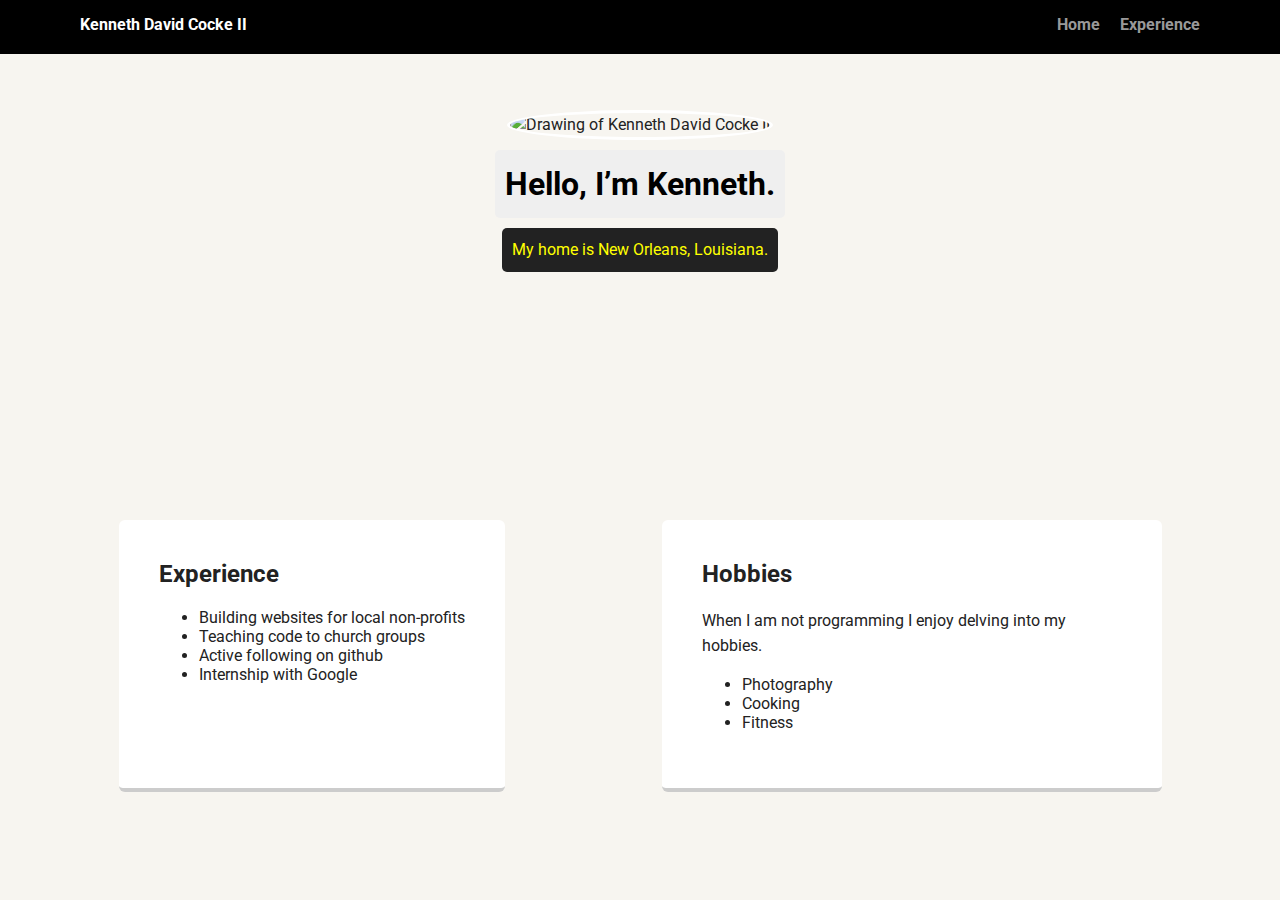
==== experience.html @ ad246cbf "Add files via upload" ====
<!doctype html>
<html lang="en">
<head>
  <meta charset="utf-8">
  <title>Kenneth David Cocke II's Experience</title>
  <meta name="viewport" content="width=device-width, initial-scale=1.0">
  <link rel="stylesheet" href="styles.css">
  <link href="https://fonts.googleapis.com/css?family=Muli%7CRoboto:400,300,500,700,900" rel="stylesheet"></head>
  <body>

    <div class="main-nav">
        <ul class="nav">
          <li class="name">Kenneth David Cocke II</li>
          <li><a href="index.html">Home</a></li>
          <li><a href="experience.html">Experience</a></li>
        </ul>
    </div>

    <header>
      <img src="images/me.jpg" alt="Drawing of Kenneth David Cocke II" class="profile-image">
      <h1 class="tag name">Hello, I’m Kenneth.</h1>
      <p class="tag location">My home is New Orleans, Louisiana.</p>
    </header>

    <main class="flex">
      <div class="card">
        <h2>Experience</h2>
            <ul>
                <li>Building websites for local non-profits</li>
                <li>Teaching code to church groups</li>
                <li>Active following on github</li>
                <li>Internship with Google </li>
            </ul>
      </div> 

      <div class="card">
            <h2>Hobbies</h2>
            <p>When I am not programming I enjoy delving into my hobbies.</p>
            <ul>
              <li>Photography</li>
              <li>Cooking</li>
              <li>Fitness</li>
            </ul>
          </div>
---- styles.css ----
/* Global Layout Set-up */
* { 
  box-sizing: border-box;
}
  
body {
  margin: 0;
  padding: 0;
  text-align: center;
  font-family: 'Roboto', sans-serif;
  color: #222;
  background: #f7f5f0;
}
/* Link Styles */

a {
  text-decoration: none;
  color: #999;
}
a:hover {
  color: #6633ff;
}

/* Section Styles */

.main-nav {
  width: 100%;
  background: black;
  min-height: 30px;
  padding: 10px;
  position: fixed;
  text-align: center;
}
.nav {
  display: flex;
  justify-content: space-around;
  font-weight: 700;
  list-style-type: none;
  margin: 0 auto;
  padding: 0;
}

.nav .name {
    display: block;
    margin-right: auto;
    color: white;
}
.nav li {
  padding: 5px 10px 10px 10px;
}
.nav a {
  transition: all .5s;
}
.nav a:hover {
  color: white
}


header {
  text-align: center;
  background: url('images/neworleans.jpg') no-repeat top center ;
  background-size: cover;
  overflow: hidden;
  padding-top: 60px;
}
header {
  line-height: 1.5;
}
header .profile-image {
  margin-top: 50px;
  width: 150px;
  height: 150px;
  border-radius: 50%;
  border: 3px solid white;
  transition: all .5s;
}
header .profile-image:hover {
  transform: scale(1.2) rotate(5deg);
}
.tag {
  background-color: #efefef;
  color: black;
  padding: 10px;
  border-radius: 5px;
  display: table;
  margin: 10px auto;
} 
.location {
  background-color: #222;
  color: yellow;
}
.card {
  margin: 30px;
  padding: 20px 40px 40px;
  max-width: 500px;
  text-align: left;
  background: #fff;
  border-bottom: 4px solid #ccc;
  border-radius: 6px;
  transition: all .5s;
}
.card:hover {
  border-color: #ff99ff;
}

ul.skills {
  padding: 0;
  text-align: center;
}

.skills li {
  border-radius: 6px;
  display: inline-block;
  background: #ff9904;
  color: white;
  padding: 5px 10px;
  margin: 2px;
}

.skills li:nth-child(odd) {
  background: #0399ff;
}

footer {
  width: 100%;
  min-height: 30px;
  padding: 20px 0 40px 20px;
}

footer .copyright {
  top: -8px;
  font-size: .75em;
}

footer ul {
  list-style-type: none;
  margin: 0;
  padding: 0;
}

footer ul li {
  display: inline-block;
}

a.social {
  display: inline-block;
  text-indent: -9999px;
  margin-left: 5px;
  width: 30px;
  height: 30px;
  background-size: 30px 30px;
  opacity: .4;
  transition: all .5s;
}
a.twitter {
  background-image: url(images/twitter.svg);
}
a.linkedin {
  background-image: url(images/linkedin.svg);
}
a.github {
  background-image: url(images/github.svg);
}
a.social:hover {
  opacity: 1;
}
.clearfix {
  clear: both;
}

/* Styles for larger screens */
@media screen and (min-width: 720px) {
  
  .flex {
      display: -ms-flexbox;      /* TWEENER - IE 10 */
      display: flex; 
      max-width: 1200px;
      -ms-flex-pack: distribute;
      justify-content: space-around;
      margin: 0 auto;
  }

  header {
    min-height: 470px;
  }

  .nav {
    max-width: 1200px;
    padding: 0 30px;
  }


  main {
    padding-top: 20px;
  }

  main p {
    line-height: 1.6em;
  }

  footer {
    font-size: 1.3em;
    max-width: 1200px;
    margin: 40px auto;
  }

}
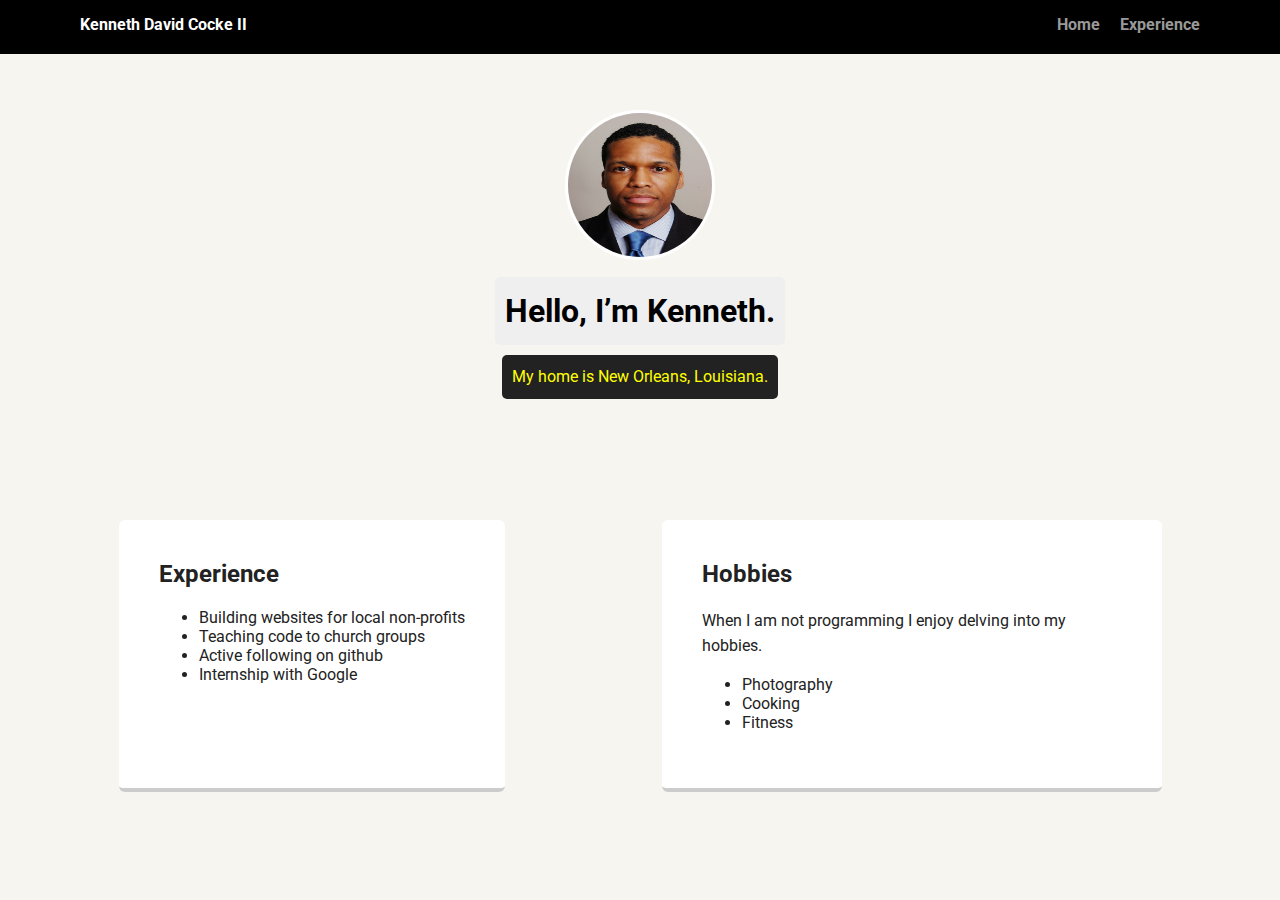
==== commit 47ae9cb5: "removing img tag in line 20" ====
--- a/experience.html
+++ b/experience.html
@@ -17,7 +17,7 @@
     </div>
 
     <header>
-      <img src="images/me.jpg" alt="Drawing of Kenneth David Cocke II" class="profile-image">
+      <img src="me.jpg" alt="Drawing of Kenneth David Cocke II" class="profile-image">
       <h1 class="tag name">Hello, I’m Kenneth.</h1>
       <p class="tag location">My home is New Orleans, Louisiana.</p>
     </header>
@@ -41,4 +41,4 @@
               <li>Cooking</li>
               <li>Fitness</li>
             </ul>
-          </div> +          </div> 
--- a/styles.css
+++ b/styles.css
@@ -74,9 +74,7 @@
   border: 3px solid white;
   transition: all .5s;
 }
-header .profile-image:hover {
-  transform: scale(1.2) rotate(5deg);
-}
+
 .tag {
   background-color: #efefef;
   color: black;
@@ -153,13 +151,13 @@
   transition: all .5s;
 }
 a.twitter {
-  background-image: url(images/twitter.svg);
+  background-image: url(https://twitter.com/KennethCocke2);
 }
 a.linkedin {
-  background-image: url(images/linkedin.svg);
+  background-image: url(https://www.linkedin.com/in/kenneth-cocke-662759b3/);
 }
 a.github {
-  background-image: url(images/github.svg);
+  background-image: url(https://github.com/kennethcocke2);
 }
 a.social:hover {
   opacity: 1;
